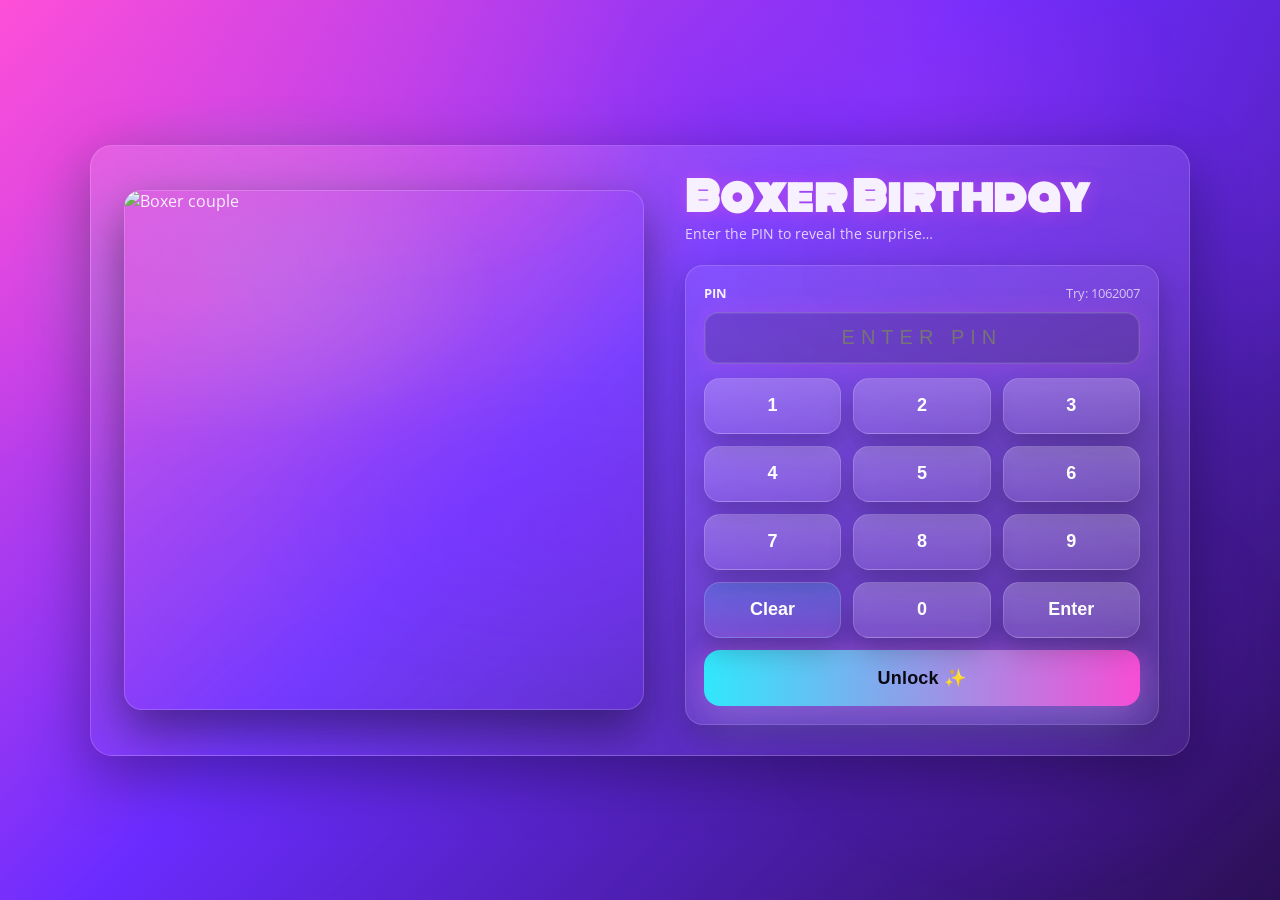
==== boxer-BHD.html @ 5cceb8af "Add the files via upload Initial upload of Boxer Birthday Surprise website with HTML, CSS, JavaScrip" ====
<!DOCTYPE html>
<html lang="en">
<head>
  <meta charset="UTF-8" />
  <meta name="viewport" content="width=device-width, initial-scale=1.0" />
  <title>Birthday Surprise Lock</title>
  <link rel="stylesheet" href="boxer-BHD.css" />
</head>
<body>
  <div class="lights" aria-hidden="true"></div>

  <main class="lock-wrap" id="lock-screen">
    <section class="lock-card" aria-label="Password unlock screen">
      <div class="left-visual">
        <img
          class="couple-img"
          src="144boxer.jpg/2 boxer .photo.png"
          alt="Boxer couple"
          draggable="false"
        />
      </div>

      <div class="right-panel">
        <div class="brand">
          <h1>Boxer Birthday</h1>
          <p>Enter the PIN to reveal the surprise…</p>
        </div>

        <div class="glass-login">
          <div class="pin-label">
            <strong>PIN</strong>
            <span class="hint">Try: 1062007</span>
          </div>

          <input
            type="text"
            id="pin-display"
            class="pin-display"
            readonly
            placeholder="ENTER PIN"
            maxlength="7"
            autocomplete="off"
            inputmode="numeric"
          />

          <div class="keypad" role="group" aria-label="Numeric keypad">
            <button type="button" onclick="addNumber(1)">1</button>
            <button type="button" onclick="addNumber(2)">2</button>
            <button type="button" onclick="addNumber(3)">3</button>
            <button type="button" onclick="addNumber(4)">4</button>
            <button type="button" onclick="addNumber(5)">5</button>
            <button type="button" onclick="addNumber(6)">6</button>
            <button type="button" onclick="addNumber(7)">7</button>
            <button type="button" onclick="addNumber(8)">8</button>
            <button type="button" onclick="addNumber(9)">9</button>
            <button type="button" class="btn-clear" onclick="clearPin()">Clear</button>
            <button type="button" onclick="addNumber(0)">0</button>
            <button type="button" onclick="checkPin()">Enter</button>
          </div>

          <div id="error-toast" class="error-toast" role="status" aria-live="polite"></div>

          <div class="enter-row">
            <button class="enter-btn" type="button" onclick="checkPin()">Unlock ✨</button>
          </div>
        </div>
      </div>

      <div id="unlock-layer" class="unlock-layer" aria-hidden="true">
        <div class="shine">
          <h2>Unlocking your surprise…</h2>
          <div class="bar"><span></span></div>
        </div>
      </div>
    </section>
  </main>

  <script src="boxer.js" defer></script>
</body>
</html>
---- boxer-BHD.css ----
@import url('https://fonts.googleapis.com/css2?family=Bree+Serif&family=Caveat:wght@400;700&family=Lobster&family=Monoton&family=Open+Sans:ital,wght@0,400;0,700;1,400;1,700&family=Playfair+Display+SC:ital,wght@0,400;0,700;1,700&family=Playfair+Display:ital,wght@0,400;0,700;1,700&family=Roboto:ital,wght@0,400;0,700;1,400;1,700&family=Source+Sans+Pro:ital,wght@0,400;0,700;1,400;1,700&family=Work+Sans:ital,wght@0,400;0,700;1,400&display=swap');

:root{
  --bg1:#ff4fd8;
  --bg2:#6b2cff;
  --bg3:#1a0b2e;
  --glass:rgba(255,255,255,.10);
  --glass-2:rgba(255,255,255,.16);
  --text:#f7f1ff;
  --muted:rgba(255,255,255,.78);
  --pink:#ff4fd8;
  --purple:#7a2cff;
  --cyan:#2ef2ff;
  --shadow: 0 18px 60px rgba(0,0,0,.35);
  --shadow2: 0 10px 30px rgba(0,0,0,.25);
  --radius:22px;
}

*{box-sizing:border-box; margin:0; padding:0;}
html,body{height:100%;}

body{
  font-family:"Open Sans", system-ui, -apple-system, Segoe UI, Roboto, Arial, sans-serif;
  color:var(--text);
  overflow-x:hidden;
  background:
    radial-gradient(900px 500px at 15% 20%, rgba(255,79,216,.35), transparent 60%),
    radial-gradient(850px 520px at 85% 15%, rgba(122,44,255,.35), transparent 55%),
    linear-gradient(135deg, #ff4fd8 0%, #6b2cff 45%, #2b0f55 100%);
}

/* Shared cinematic lighting */
.lights{
  position:fixed; inset:0; pointer-events:none; z-index:0;
  background:
    radial-gradient(420px 300px at 20% 30%, rgba(46,242,255,.20), transparent 60%),
    radial-gradient(540px 360px at 70% 10%, rgba(255,79,216,.18), transparent 55%),
    radial-gradient(520px 420px at 80% 75%, rgba(122,44,255,.20), transparent 55%);
  filter: blur(0px);
  opacity:.95;
  animation: lightPulse 7.5s ease-in-out infinite;
}
@keyframes lightPulse{
  0%,100%{transform:scale(1); opacity:.85;}
  50%{transform:scale(1.02); opacity:1;}
}

/* Lock screen layout */
.lock-wrap{
  position:relative;
  z-index:1;
  min-height:100vh;
  display:flex;
  align-items:center;
  justify-content:center;
  padding:28px 16px;
}

.lock-card{
  width:min(1100px, 100%);
  display:grid;
  grid-template-columns: 1.05fr .95fr;
  gap:22px;
  padding:22px;
  border-radius:var(--radius);
  background: linear-gradient(180deg, rgba(255,255,255,.12), rgba(255,255,255,.06));
  border:1px solid rgba(255,255,255,.16);
  box-shadow: var(--shadow);
  backdrop-filter: blur(14px);
  -webkit-backdrop-filter: blur(14px);
  overflow:hidden;
  transform: translateY(0);
}

.lock-card:before{
  content:"";
  position:absolute;
  inset:-2px;
  background:
    radial-gradient(650px 280px at 20% 0%, rgba(255,79,216,.35), transparent 55%),
    radial-gradient(700px 300px at 90% 20%, rgba(122,44,255,.30), transparent 60%);
  opacity:.75;
  pointer-events:none;
}

.left-visual{
  position:relative;
  display:flex;
  align-items:center;
  justify-content:center;
}

.couple-img{
  width: min(520px, 100%);
  aspect-ratio: 1 / 1;
  object-fit: cover;
  border-radius:18px;
  box-shadow:
    0 20px 50px rgba(0,0,0,.45),
    inset 0 0 0 1px rgba(255,255,255,.18);
  position:relative;
  transform: translateZ(0);
  animation: floaty 4.8s ease-in-out infinite;
}
@keyframes floaty{
  0%,100%{transform: translateY(0) rotate(-.2deg);}
  50%{transform: translateY(-6px) rotate(.2deg);}
}

.couple-img:after{
  content:"";
  position:absolute; inset:0;
  border-radius:18px;
  background:
    radial-gradient(500px 240px at 15% 20%, rgba(255,79,216,.35), transparent 60%),
    radial-gradient(520px 280px at 85% 65%, rgba(122,44,255,.35), transparent 60%);
  mix-blend-mode: screen;
  pointer-events:none;
}

.right-panel{
  position:relative;
  display:flex;
  flex-direction:column;
  justify-content:center;
  gap:14px;
  padding:8px;
}

.brand{
  text-align:left;
}

.brand h1{
  font-family: "Monoton", cursive;
  font-size: clamp(28px, 3.2vw, 40px);
  letter-spacing:.5px;
  line-height:1.05;
  text-shadow: 0 0 18px rgba(255,79,216,.35);
}

.brand p{
  margin-top:6px;
  color: var(--muted);
  font-size: 14px;
}

.glass-login{
  margin-top:8px;
  padding:18px;
  border-radius:18px;
  background: rgba(255,255,255,.08);
  border:1px solid rgba(255,255,255,.15);
  box-shadow: var(--shadow2);
}

.pin-label{
  display:flex; align-items:center; justify-content:space-between;
  gap:10px;
  margin-bottom:10px;
  color:rgba(255,255,255,.92);
  font-size:13px;
}

.pin-label .hint{
  color: rgba(255,255,255,.70);
}

.pin-display{
  width:100%;
  height:52px;
  border-radius:14px;
  border:1px solid rgba(255,255,255,.18);
  background: rgba(0,0,0,.15);
  color: #fff;
  padding:0 16px;
  outline:none;
  font-size:20px;
  letter-spacing: 6px;
  text-align:center;
  box-shadow:
    inset 0 0 0 1px rgba(255,255,255,.08),
    0 0 24px rgba(255,79,216,.16);
}

.keypad{
  margin-top:14px;
  display:grid;
  grid-template-columns: repeat(3, minmax(0,1fr));
  gap:12px;
}

.keypad button{
  height:56px;
  border:none;
  border-radius:16px;
  background: linear-gradient(180deg, rgba(255,255,255,.22), rgba(255,255,255,.10));
  color:#fff;
  font-weight:800;
  font-size:18px;
  cursor:pointer;
  border:1px solid rgba(255,255,255,.16);
  box-shadow:
    0 14px 26px rgba(0,0,0,.20),
    0 0 0 rgba(0,0,0,0);
  transition: transform .12s ease, box-shadow .2s ease, filter .2s ease;
  position:relative;
  overflow:hidden;
}

.keypad button:before{
  content:"";
  position:absolute; inset:-40%;
  background: radial-gradient(circle at 30% 20%, rgba(255,79,216,.55), transparent 45%),
              radial-gradient(circle at 70% 80%, rgba(122,44,255,.55), transparent 45%);
  opacity:.0;
  transition: opacity .25s ease;
}

.keypad button:hover{
  transform: translateY(-2px);
  box-shadow:
    0 18px 40px rgba(0,0,0,.28),
    0 0 26px rgba(255,79,216,.26);
  filter: saturate(1.1);
}
.keypad button:hover:before{opacity:.85;}
.keypad button:active{transform: translateY(1px);}

.keypad .btn-clear{
  background: linear-gradient(180deg, rgba(46,242,255,.18), rgba(255,255,255,.08));
}

.enter-row{
  margin-top:12px;
  display:grid;
  grid-template-columns: 1fr;
}

.enter-btn{
  height:56px;
  width:100%;
  border:none;
  border-radius:16px;
  cursor:pointer;
  color:#0b0a12;
  font-weight:900;
  font-size:18px;
  letter-spacing:.2px;
  background: linear-gradient(90deg, rgba(46,242,255,.95), rgba(255,79,216,.95));
  box-shadow:
    0 18px 46px rgba(46,242,255,.18),
    0 18px 46px rgba(255,79,216,.18),
    0 0 28px rgba(255,79,216,.28);
  transition: transform .15s ease, filter .2s ease, box-shadow .2s ease;
}

.enter-btn:hover{
  transform: translateY(-2px);
  filter:saturate(1.15);
  box-shadow:
    0 26px 70px rgba(46,242,255,.20),
    0 26px 70px rgba(255,79,216,.22),
    0 0 36px rgba(255,79,216,.35);
}
.enter-btn:active{transform: translateY(1px);}

.error-toast{
  margin-top:10px;
  padding:12px 14px;
  border-radius:14px;
  border:1px solid rgba(255,120,160,.35);
  background: rgba(255,0,102,.10);
  color: rgba(255,255,255,.95);
  display:none;
}

.error-toast.show{
  display:block;
  animation: shake .35s ease;
}
@keyframes shake{
  0%{transform: translateX(0);}
  30%{transform: translateX(-6px);}
  60%{transform: translateX(5px);}
  100%{transform: translateX(0);}
}

.unlock-layer{
  position:absolute;
  inset:0;
  display:flex;
  align-items:center;
  justify-content:center;
  background: radial-gradient(700px 400px at 50% 20%, rgba(255,255,255,.22), rgba(0,0,0,.35));
  opacity:0;
  pointer-events:none;
  transition: opacity .5s ease;
  z-index:2;
}

.unlock-layer.show{
  opacity:1;
}

.unlock-layer .shine{
  width: min(520px, 80%);
  padding:18px 22px;
  border-radius:18px;
  background: rgba(255,255,255,.10);
  border:1px solid rgba(255,255,255,.18);
  backdrop-filter: blur(14px);
  text-align:center;
  box-shadow: 0 30px 90px rgba(0,0,0,.40);
}

.unlock-layer .shine h2{
  font-size:22px;
  text-shadow: 0 0 20px rgba(46,242,255,.35);
}

.unlock-layer .bar{
  margin-top:12px;
  height:10px;
  border-radius:999px;
  background: rgba(255,255,255,.14);
  overflow:hidden;
}
.unlock-layer .bar span{
  display:block;
  height:100%;
  width:0%;
  background: linear-gradient(90deg, rgba(46,242,255,.95), rgba(255,79,216,.95));
  animation: fill 1.05s ease forwards;
}
@keyframes fill{to{width:100%;}}

/* responsive */
@media (max-width: 860px){
  .lock-card{grid-template-columns:1fr;}
  .left-visual{order:2;}
  .right-panel{order:1;}
  .couple-img{width: min(420px, 100%);}
}
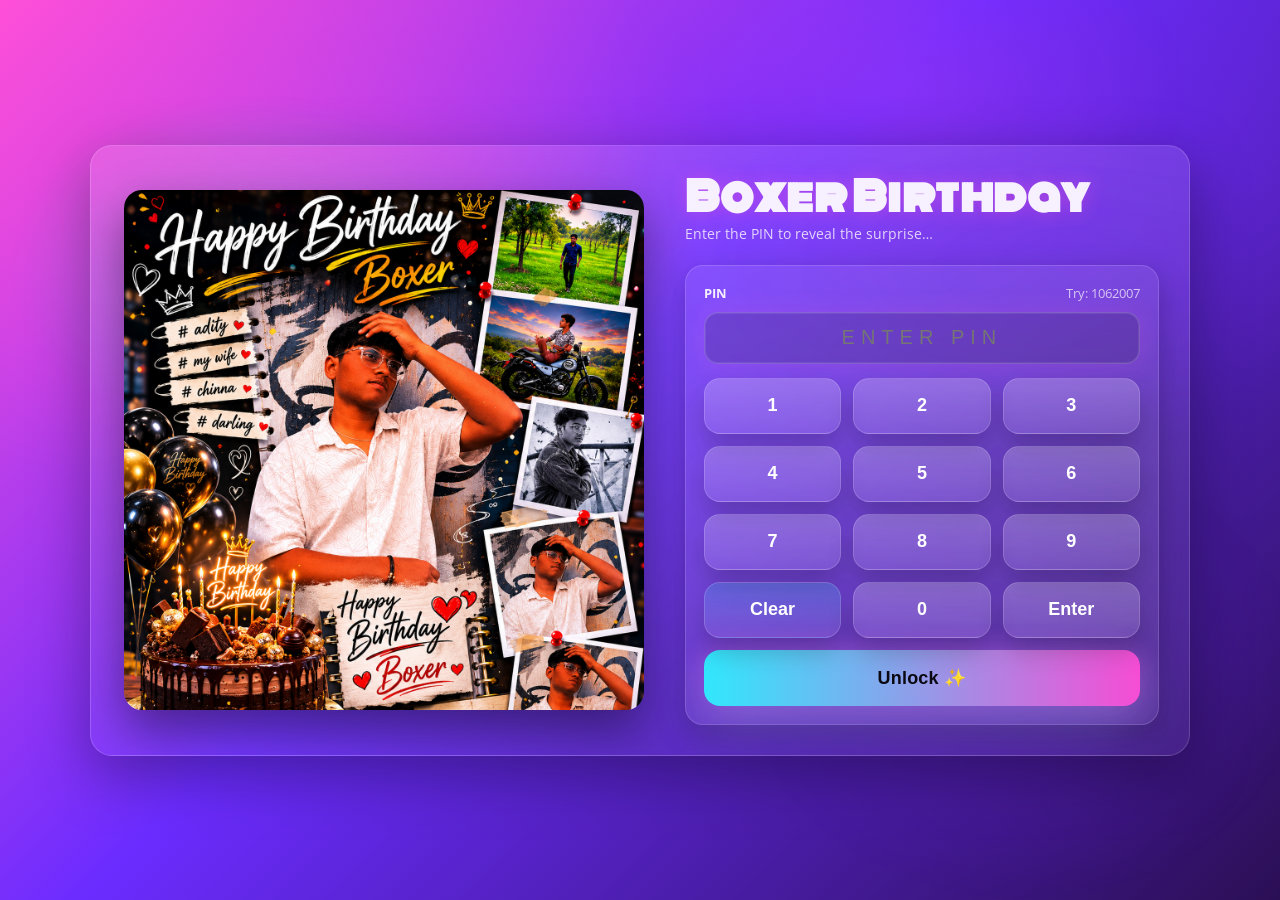
==== commit 3755fb04: "Fix image source in boxer-BHD.html" ====
--- a/boxer-BHD.html
+++ b/boxer-BHD.html
@@ -14,7 +14,7 @@
       <div class="left-visual">
         <img
           class="couple-img"
-          src="144boxer.jpg/2 boxer .photo.png"
+          src="2 boxer .photo.png"
           alt="Boxer couple"
           draggable="false"
         />
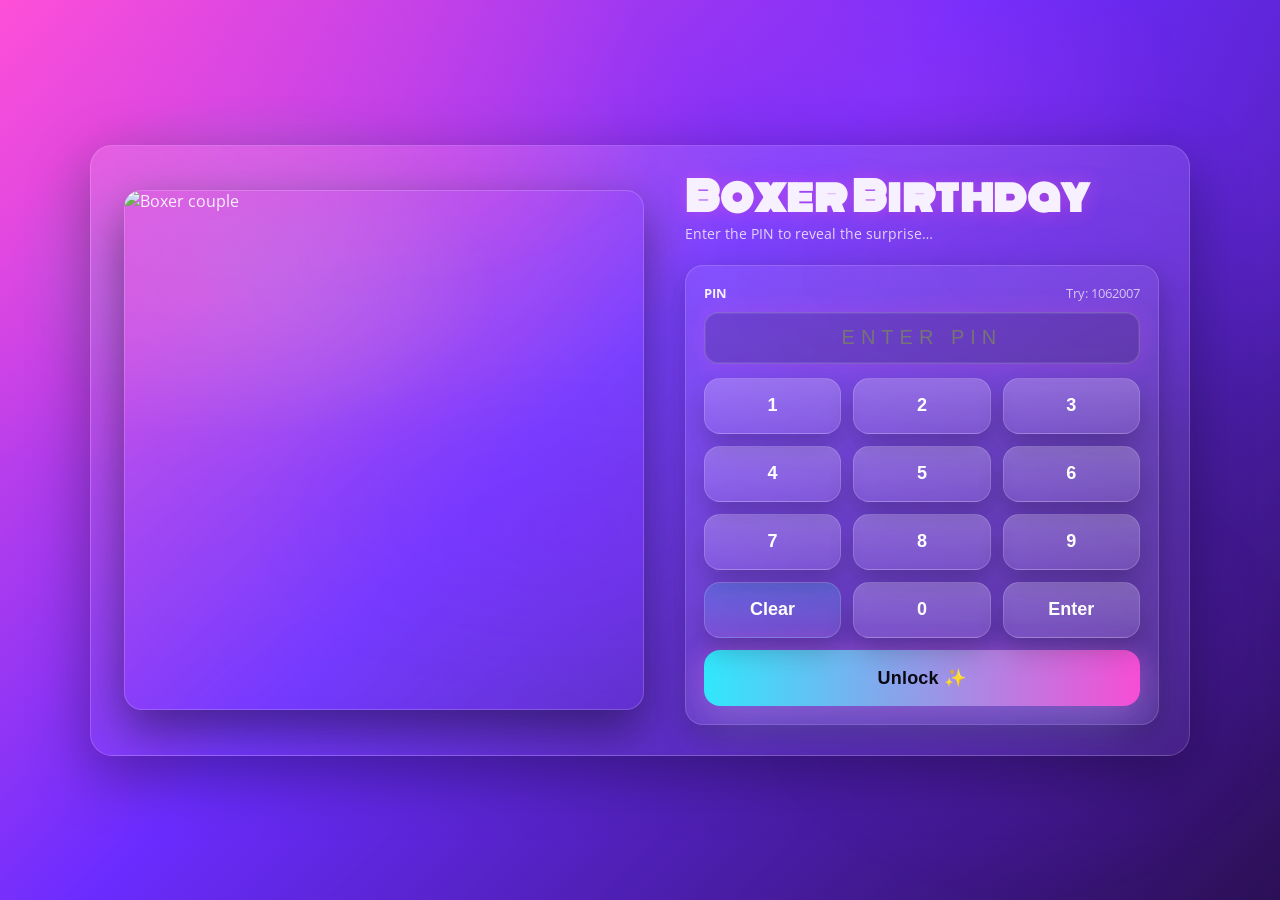
==== commit b4bc513a: "Fix image source path in boxer-BHD.html" ====
--- a/boxer-BHD.html
+++ b/boxer-BHD.html
@@ -14,7 +14,7 @@
       <div class="left-visual">
         <img
           class="couple-img"
-          src="2 boxer .photo.png"
+          src="144boxer.jpg/2 boxer .photo.png"
           alt="Boxer couple"
           draggable="false"
         />
